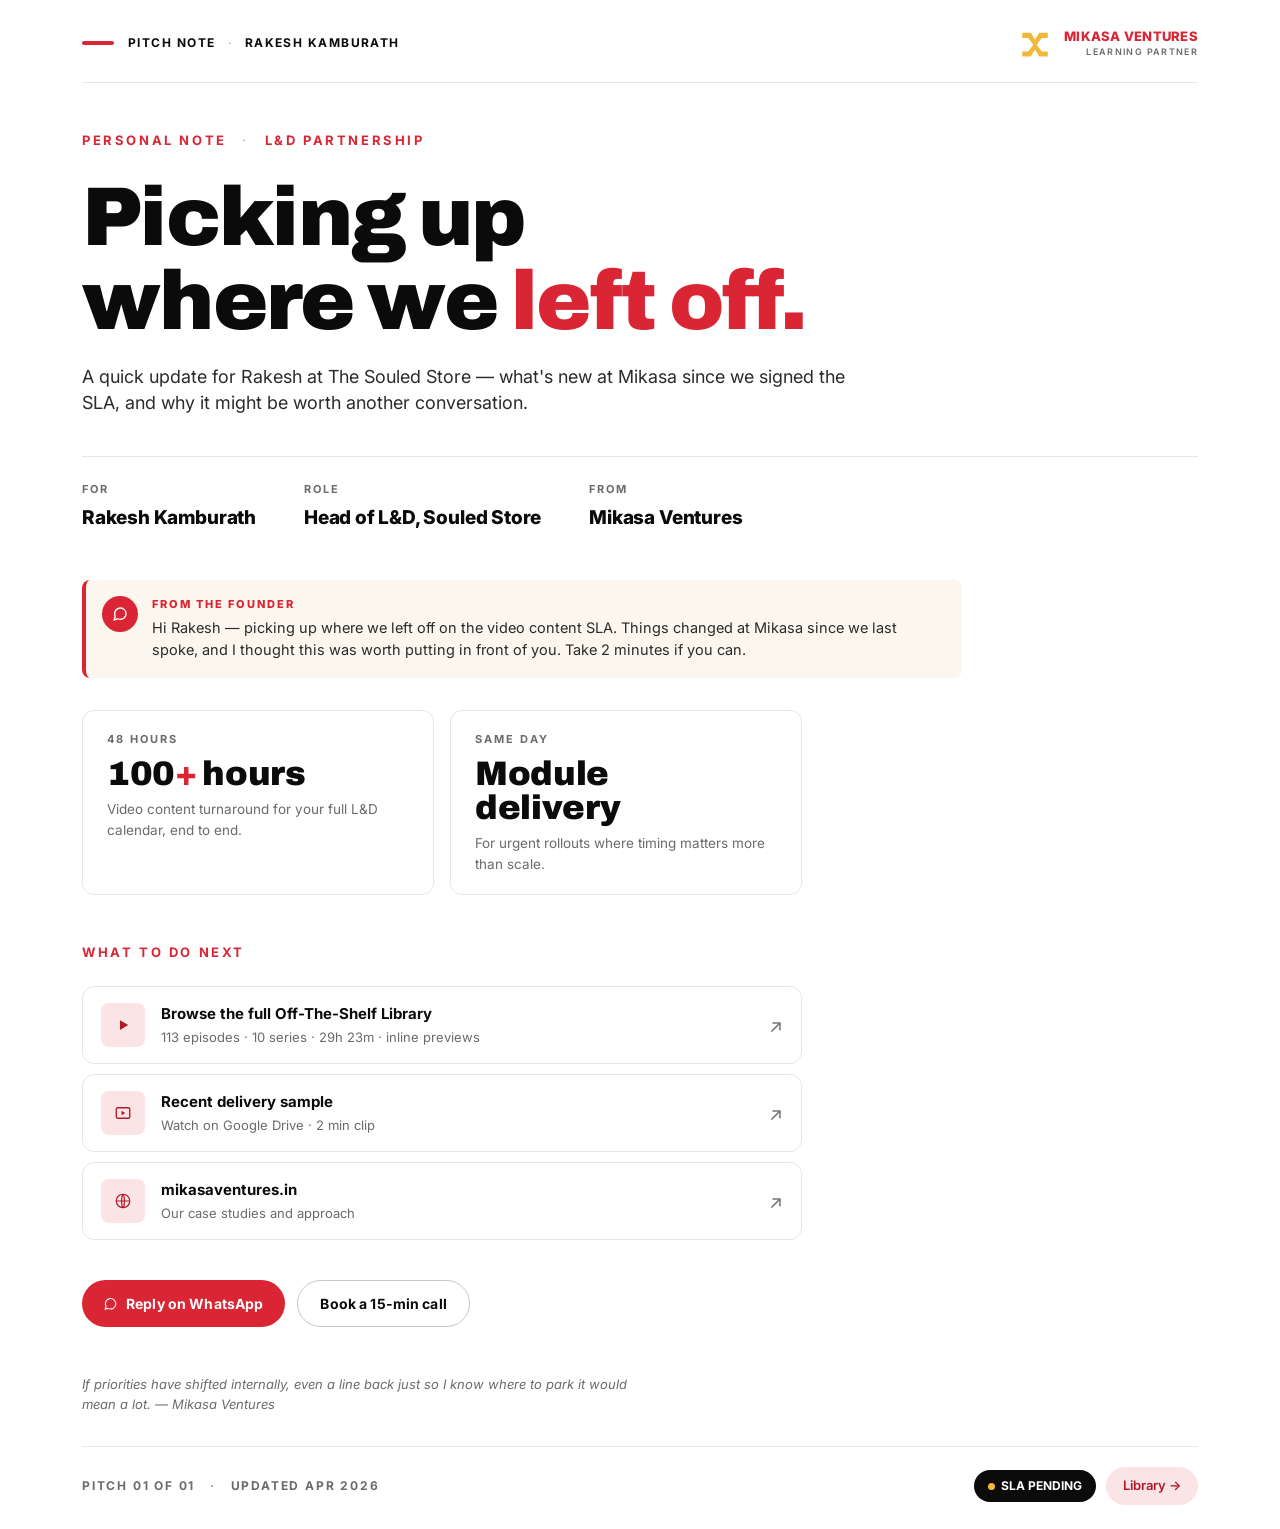
==== index.html @ eb08cdf3 "Add files via upload" ====
<!DOCTYPE html>
<html lang="en">
<head>
<meta charset="UTF-8">
<meta name="viewport" content="width=device-width, initial-scale=1.0">
<title>Mikasa Ventures — For Rakesh Kamburath</title>
<link rel="preconnect" href="https://fonts.googleapis.com">
<link rel="preconnect" href="https://fonts.gstatic.com" crossorigin>
<link href="https://fonts.googleapis.com/css2?family=Archivo:wght@500;700;800;900&family=Inter:wght@400;500;600;700;800&display=swap" rel="stylesheet">
<link rel="stylesheet" href="mikasa.css">
<style>
.link-row {
  display: flex;
  align-items: center;
  gap: 16px;
  padding: 16px 18px;
  background: var(--surface);
  border: 1px solid var(--border);
  border-radius: var(--radius-lg);
  text-decoration: none;
  color: inherit;
  transition: all 0.15s ease;
}
.link-row:hover {
  border-color: var(--accent);
  background: #FEFAFB;
}
.link-icon {
  width: 44px;
  height: 44px;
  border-radius: var(--radius-md);
  background: var(--accent-soft);
  color: var(--accent-deep);
  display: flex;
  align-items: center;
  justify-content: center;
  flex-shrink: 0;
}
.link-body { flex: 1; min-width: 0; }
.link-title { font-size: 15px; font-weight: 700; color: var(--text); margin-bottom: 2px; }
.link-sub { font-size: 13px; color: var(--text-muted); }
.link-arrow { color: var(--text-muted); font-size: 18px; }
.link-row:hover .link-arrow { color: var(--accent); }
.kpi-grid { display: grid; grid-template-columns: repeat(2, minmax(0, 1fr)); gap: 1rem; margin-bottom: 3rem; max-width: 720px; }
.kpi-lbl { font-size: 11px; font-weight: 700; letter-spacing: 0.18em; text-transform: uppercase; color: var(--text-muted); margin-bottom: 10px; }
.kpi-val { font-family: var(--font-display); font-weight: 900; font-size: 34px; line-height: 1; margin-bottom: 8px; letter-spacing: -0.01em; }
.kpi-val .accent { color: var(--accent); }
.kpi-desc { font-size: 13.5px; color: var(--text-muted); line-height: 1.5; }
</style>
</head>
<body>

<div class="page-shell">

  <header class="topbar">
    <div class="topbar-left">
      <div class="mark"></div>
      <div class="topbar-crumb">PITCH NOTE <span class="sep">·</span> RAKESH KAMBURATH</div>
    </div>
    <div class="brand-block">
      <div class="brand-logo">
        <svg width="34" height="34" viewBox="0 0 40 40" xmlns="http://www.w3.org/2000/svg">
          <path d="M5 8 L15 8 L20 16 L25 8 L35 8 L35 14 L28 14 L22 22 L28 30 L35 30 L35 36 L25 36 L20 28 L15 36 L5 36 L5 30 L12 30 L18 22 L12 14 L5 14 Z" fill="#F2B83A"/>
        </svg>
      </div>
      <div class="brand-names">
        <div class="name">MIKASA VENTURES</div>
        <div class="tag">LEARNING PARTNER</div>
      </div>
    </div>
  </header>

  <main>
    <div class="eyebrow">PERSONAL NOTE <span class="sep">·</span> L&amp;D PARTNERSHIP</div>

    <h1 class="display-hero">Picking up<br>where we <span class="accent">left off.</span></h1>

    <p class="lede">A quick update for Rakesh at The Souled Store — what's new at Mikasa since we signed the SLA, and why it might be worth another conversation.</p>

    <div class="meta-divider"></div>
    <div class="meta-row">
      <div class="meta-item">
        <div class="lbl">FOR</div>
        <div class="val">Rakesh Kamburath</div>
      </div>
      <div class="meta-item">
        <div class="lbl">ROLE</div>
        <div class="val">Head of L&amp;D, Souled Store</div>
      </div>
      <div class="meta-item">
        <div class="lbl">FROM</div>
        <div class="val">Mikasa Ventures</div>
      </div>
    </div>

    <div class="narrator">
      <div class="narrator-icon">
        <svg width="16" height="16" viewBox="0 0 24 24" fill="none" xmlns="http://www.w3.org/2000/svg">
          <path d="M21 11.5a8.38 8.38 0 0 1-.9 3.8 8.5 8.5 0 0 1-7.6 4.7 8.38 8.38 0 0 1-3.8-.9L3 21l1.9-5.7a8.38 8.38 0 0 1-.9-3.8 8.5 8.5 0 0 1 4.7-7.6 8.38 8.38 0 0 1 3.8-.9h.5a8.48 8.48 0 0 1 8 8v.5z" stroke="#FFF" stroke-width="2" stroke-linecap="round" stroke-linejoin="round"/>
        </svg>
      </div>
      <div class="narrator-body">
        <div class="narrator-label">FROM THE FOUNDER</div>
        <div class="narrator-text">Hi Rakesh — picking up where we left off on the video content SLA. Things changed at Mikasa since we last spoke, and I thought this was worth putting in front of you. Take 2 minutes if you can.</div>
      </div>
    </div>

    <div class="kpi-grid">
      <div class="card">
        <div class="kpi-lbl">48 HOURS</div>
        <div class="kpi-val">100<span class="accent">+</span> hours</div>
        <div class="kpi-desc">Video content turnaround for your full L&amp;D calendar, end to end.</div>
      </div>
      <div class="card">
        <div class="kpi-lbl">SAME DAY</div>
        <div class="kpi-val">Module<br>delivery</div>
        <div class="kpi-desc">For urgent rollouts where timing matters more than scale.</div>
      </div>
    </div>

    <div class="eyebrow" style="margin-top: 0;">WHAT TO DO NEXT</div>

    <div style="display: flex; flex-direction: column; gap: 10px; max-width: 720px; margin-bottom: 2.5rem;">
      <a href="library.html" class="link-row">
        <div class="link-icon">
          <svg width="18" height="18" viewBox="0 0 24 24" fill="none"><path d="M8 5.5V18.5L19 12L8 5.5Z" fill="currentColor"/></svg>
        </div>
        <div class="link-body">
          <div class="link-title">Browse the full Off-The-Shelf Library</div>
          <div class="link-sub">113 episodes · 10 series · 29h 23m · inline previews</div>
        </div>
        <span class="link-arrow">↗</span>
      </a>
      <a href="https://drive.google.com/file/d/14BCHo8vKSXkZbtOMhmC0VXjTzbD6I95q/view?usp=sharing" target="_blank" rel="noopener" class="link-row">
        <div class="link-icon">
          <svg width="18" height="18" viewBox="0 0 24 24" fill="none"><rect x="3" y="5" width="18" height="14" rx="2" stroke="currentColor" stroke-width="1.8"/><path d="M10 9L15 12L10 15V9Z" fill="currentColor"/></svg>
        </div>
        <div class="link-body">
          <div class="link-title">Recent delivery sample</div>
          <div class="link-sub">Watch on Google Drive · 2 min clip</div>
        </div>
        <span class="link-arrow">↗</span>
      </a>
      <a href="https://www.mikasaventures.in" target="_blank" rel="noopener" class="link-row">
        <div class="link-icon">
          <svg width="18" height="18" viewBox="0 0 24 24" fill="none"><circle cx="12" cy="12" r="9" stroke="currentColor" stroke-width="1.6"/><path d="M3 12H21M12 3C14.5 6 14.5 18 12 21M12 3C9.5 6 9.5 18 12 21" stroke="currentColor" stroke-width="1.6"/></svg>
        </div>
        <div class="link-body">
          <div class="link-title">mikasaventures.in</div>
          <div class="link-sub">Our case studies and approach</div>
        </div>
        <span class="link-arrow">↗</span>
      </a>
    </div>

    <div style="display: flex; gap: 12px; flex-wrap: wrap; margin-bottom: 3rem;">
      <a href="https://wa.me/919833362723?text=Hi%20Mikasa%20Ventures%2C%20I%27d%20like%20to%20reconnect%20on%20our%20L%26D%20discussion." class="btn btn-primary">
        <svg width="14" height="14" viewBox="0 0 24 24" fill="none"><path d="M2 21L3.5 16A9 9 0 1 1 7 19.5L2 21Z" stroke="currentColor" stroke-width="1.8" stroke-linejoin="round"/></svg>
        Reply on WhatsApp
      </a>
      <a href="https://calendar.app.google/" class="btn btn-ghost">Book a 15-min call</a>
    </div>

    <p style="font-size: 13px; color: var(--text-muted); font-style: italic; max-width: 560px; margin: 0 0 2rem;">If priorities have shifted internally, even a line back just so I know where to park it would mean a lot. — Mikasa Ventures</p>

  </main>

  <footer class="statusbar">
    <div class="statusbar-left">PITCH 01 OF 01 <span style="margin: 0 10px; color: var(--text-dim);">·</span> UPDATED APR 2026</div>
    <div class="statusbar-right">
      <div class="pts-chip"><span class="dot"></span> SLA PENDING</div>
      <a href="library.html" class="nav-btn primary">Library →</a>
    </div>
  </footer>

</div>

</body>
</html>
---- mikasa.css ----
:root {
  --bg: #FFFFFF;
  --bg-muted: #FAFAF8;
  --bg-cream: #FBF6EE;
  --surface: #FFFFFF;
  --text: #0B0B0B;
  --text-2: #2B2B2B;
  --text-muted: #6B6B6B;
  --text-dim: #999999;
  --accent: #D92534;
  --accent-deep: #B01A28;
  --accent-soft: #FBE4E6;
  --amber: #F2B83A;
  --amber-deep: #B8851A;
  --border: #E8E6E1;
  --border-strong: #C9C7C1;
  --radius-sm: 4px;
  --radius-md: 8px;
  --radius-lg: 12px;
  --radius-pill: 999px;
  --font-sans: "Inter", -apple-system, BlinkMacSystemFont, "Segoe UI", system-ui, sans-serif;
  --font-display: "Archivo", "Inter", -apple-system, sans-serif;
  --font-mono: "JetBrains Mono", ui-monospace, monospace;
  --max-w: 1180px;
}

* { box-sizing: border-box; }
html, body {
  margin: 0;
  padding: 0;
  background: var(--bg);
  color: var(--text);
  font-family: var(--font-sans);
  -webkit-font-smoothing: antialiased;
  -moz-osx-font-smoothing: grayscale;
  line-height: 1.5;
}

.page-shell {
  max-width: var(--max-w);
  margin: 0 auto;
  padding: 0 2rem;
  min-height: 100vh;
  display: flex;
  flex-direction: column;
}

.topbar {
  display: flex;
  align-items: center;
  justify-content: space-between;
  padding: 1.5rem 0 1.25rem;
  border-bottom: 1px solid var(--border);
}
.topbar-left {
  display: flex;
  align-items: center;
  gap: 14px;
}
.topbar-left .mark {
  width: 32px;
  height: 4px;
  background: var(--accent);
  border-radius: 2px;
}
.topbar-crumb {
  font-size: 12px;
  font-weight: 700;
  letter-spacing: 0.12em;
  text-transform: uppercase;
  color: var(--text);
}
.topbar-crumb .sep { color: var(--text-dim); margin: 0 8px; font-weight: 400; }
.brand-block {
  display: flex;
  align-items: center;
  gap: 10px;
}
.brand-logo {
  width: 38px;
  height: 38px;
  display: flex;
  align-items: center;
  justify-content: center;
}
.brand-names {
  font-size: 13px;
  line-height: 1.1;
  text-align: right;
}
.brand-names .name {
  font-weight: 800;
  letter-spacing: 0.02em;
  color: var(--accent);
}
.brand-names .tag {
  font-size: 9px;
  letter-spacing: 0.15em;
  text-transform: uppercase;
  color: var(--text-muted);
  margin-top: 3px;
  font-weight: 600;
}

.eyebrow {
  font-size: 13px;
  font-weight: 700;
  letter-spacing: 0.2em;
  text-transform: uppercase;
  color: var(--accent);
  margin: 3rem 0 1.5rem;
}
.eyebrow .sep { color: var(--text-dim); margin: 0 10px; font-weight: 400; }

.display-hero {
  font-family: var(--font-display);
  font-weight: 900;
  font-size: clamp(40px, 6.5vw, 84px);
  line-height: 1.02;
  letter-spacing: -0.02em;
  margin: 0 0 1.25rem;
  color: var(--text);
}
.display-hero .accent { color: var(--accent); }

.lede {
  font-size: 18px;
  line-height: 1.45;
  color: var(--text-2);
  max-width: 780px;
  margin: 0 0 2.5rem;
}

.meta-divider {
  border-top: 1px solid var(--border);
  margin: 0 0 1.5rem;
}
.meta-row {
  display: flex;
  flex-wrap: wrap;
  gap: 3rem;
  margin-bottom: 3rem;
}
.meta-item .lbl {
  font-size: 11px;
  font-weight: 700;
  letter-spacing: 0.18em;
  text-transform: uppercase;
  color: var(--text-muted);
  margin-bottom: 6px;
}
.meta-item .val {
  font-size: 19px;
  font-weight: 800;
  color: var(--text);
  letter-spacing: -0.01em;
}

.narrator {
  background: var(--bg-cream);
  border-radius: var(--radius-md);
  border-left: 4px solid var(--accent);
  padding: 1rem 1.25rem 1rem 1rem;
  display: flex;
  gap: 14px;
  align-items: flex-start;
  margin: 0 0 2rem;
  max-width: 880px;
}
.narrator-icon {
  width: 36px;
  height: 36px;
  border-radius: 50%;
  background: var(--accent);
  color: #FFF;
  flex-shrink: 0;
  display: flex;
  align-items: center;
  justify-content: center;
}
.narrator-body {
  flex: 1;
  min-width: 0;
}
.narrator-label {
  font-size: 11px;
  font-weight: 800;
  letter-spacing: 0.18em;
  text-transform: uppercase;
  color: var(--accent);
  margin-bottom: 4px;
}
.narrator-text {
  font-size: 14.5px;
  line-height: 1.55;
  color: var(--text-2);
}

.statusbar {
  margin-top: auto;
  padding: 1.25rem 0 1.5rem;
  border-top: 1px solid var(--border);
  display: flex;
  align-items: center;
  justify-content: space-between;
  gap: 1rem;
}
.statusbar-left {
  font-size: 12px;
  font-weight: 700;
  letter-spacing: 0.15em;
  text-transform: uppercase;
  color: var(--text-muted);
}
.statusbar-right {
  display: flex;
  align-items: center;
  gap: 10px;
}
.pts-chip {
  display: inline-flex;
  align-items: center;
  gap: 6px;
  background: #0B0B0B;
  color: #FFF;
  padding: 7px 14px;
  border-radius: var(--radius-pill);
  font-size: 12px;
  font-weight: 700;
}
.pts-chip .dot {
  width: 7px;
  height: 7px;
  border-radius: 50%;
  background: var(--amber);
}
.nav-btn {
  display: inline-flex;
  align-items: center;
  gap: 6px;
  padding: 8px 16px;
  border-radius: var(--radius-pill);
  font-size: 13px;
  font-weight: 600;
  border: 1px solid var(--border-strong);
  background: transparent;
  color: var(--text);
  cursor: pointer;
  text-decoration: none;
  font-family: inherit;
  transition: all 0.15s ease;
}
.nav-btn:hover { background: var(--bg-muted); }
.nav-btn.primary {
  background: var(--accent-soft);
  border-color: var(--accent-soft);
  color: var(--accent-deep);
}
.nav-btn.primary:hover { background: #F8D0D4; }
.nav-btn.disabled {
  opacity: 0.5;
  pointer-events: none;
}

.card {
  background: var(--surface);
  border: 1px solid var(--border);
  border-radius: var(--radius-lg);
  padding: 1.25rem 1.5rem;
}
.card-soft {
  background: var(--bg-muted);
  border-radius: var(--radius-lg);
  padding: 1.25rem 1.5rem;
}

.btn {
  display: inline-flex;
  align-items: center;
  justify-content: center;
  gap: 8px;
  padding: 12px 22px;
  border-radius: var(--radius-pill);
  font-size: 14px;
  font-weight: 700;
  text-decoration: none;
  border: none;
  cursor: pointer;
  font-family: inherit;
  letter-spacing: 0.01em;
  transition: all 0.15s ease;
}
.btn-primary {
  background: var(--accent);
  color: #FFF;
}
.btn-primary:hover { background: var(--accent-deep); }
.btn-ghost {
  background: transparent;
  color: var(--text);
  border: 1px solid var(--border-strong);
}
.btn-ghost:hover { background: var(--bg-muted); }
.btn-dark {
  background: #0B0B0B;
  color: #FFF;
}
.btn-dark:hover { background: #2B2B2B; }

@media (max-width: 720px) {
  .page-shell { padding: 0 1rem; }
  .display-hero { font-size: 42px; }
  .meta-row { gap: 1.5rem; }
}
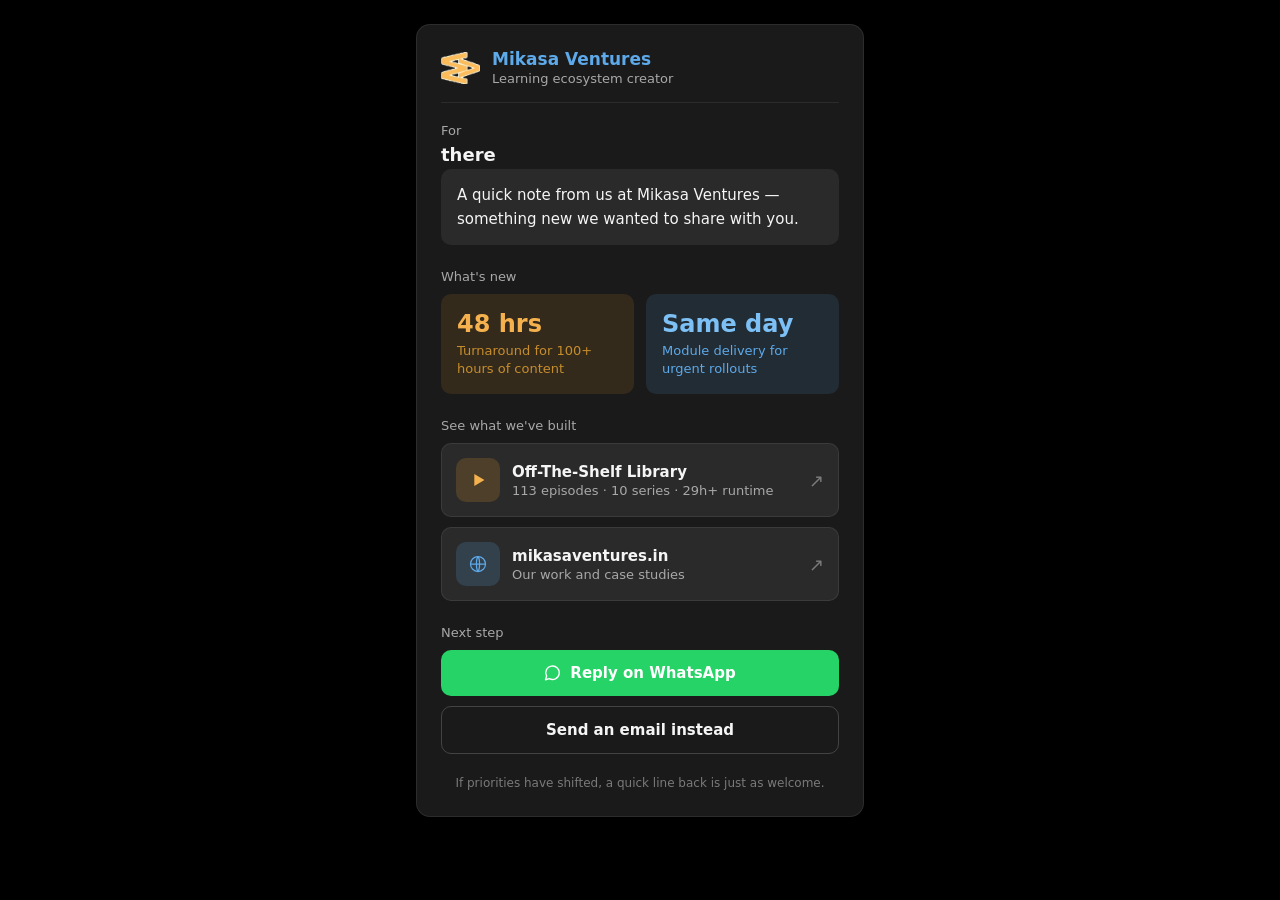
==== commit 843c1ff6: "Add files via upload" ====
--- a/index.html
+++ b/index.html
@@ -3,177 +3,274 @@
 <head>
 <meta charset="UTF-8">
 <meta name="viewport" content="width=device-width, initial-scale=1.0">
-<title>Mikasa Ventures — For Rakesh Kamburath</title>
-<link rel="preconnect" href="https://fonts.googleapis.com">
-<link rel="preconnect" href="https://fonts.gstatic.com" crossorigin>
-<link href="https://fonts.googleapis.com/css2?family=Archivo:wght@500;700;800;900&family=Inter:wght@400;500;600;700;800&display=swap" rel="stylesheet">
-<link rel="stylesheet" href="mikasa.css">
+<title>Mikasa Ventures — A note for you</title>
+<meta property="og:title" content="A note from Mikasa Ventures">
+<meta property="og:description" content="Same-day module delivery, 100+ hours in 48 hours.">
 <style>
-.link-row {
-  display: flex;
-  align-items: center;
-  gap: 16px;
-  padding: 16px 18px;
-  background: var(--surface);
-  border: 1px solid var(--border);
-  border-radius: var(--radius-lg);
-  text-decoration: none;
-  color: inherit;
-  transition: all 0.15s ease;
-}
-.link-row:hover {
-  border-color: var(--accent);
-  background: #FEFAFB;
-}
-.link-icon {
-  width: 44px;
-  height: 44px;
-  border-radius: var(--radius-md);
-  background: var(--accent-soft);
-  color: var(--accent-deep);
-  display: flex;
-  align-items: center;
-  justify-content: center;
-  flex-shrink: 0;
-}
-.link-body { flex: 1; min-width: 0; }
-.link-title { font-size: 15px; font-weight: 700; color: var(--text); margin-bottom: 2px; }
-.link-sub { font-size: 13px; color: var(--text-muted); }
-.link-arrow { color: var(--text-muted); font-size: 18px; }
-.link-row:hover .link-arrow { color: var(--accent); }
-.kpi-grid { display: grid; grid-template-columns: repeat(2, minmax(0, 1fr)); gap: 1rem; margin-bottom: 3rem; max-width: 720px; }
-.kpi-lbl { font-size: 11px; font-weight: 700; letter-spacing: 0.18em; text-transform: uppercase; color: var(--text-muted); margin-bottom: 10px; }
-.kpi-val { font-family: var(--font-display); font-weight: 900; font-size: 34px; line-height: 1; margin-bottom: 8px; letter-spacing: -0.01em; }
-.kpi-val .accent { color: var(--accent); }
-.kpi-desc { font-size: 13.5px; color: var(--text-muted); line-height: 1.5; }
+  :root {
+    --bg-panel: #1A1A1A;
+    --bg-row: #2A2A2A;
+    --text: #F5F5F5;
+    --text-muted: #A8A8A8;
+    --text-dim: #7A7A7A;
+    --brand-blue: #5DA9E9;
+    --brand-orange: #EF9F27;
+    --wa-green: #25D366;
+    --wa-green-hover: #1DA851;
+    --amber-bg: rgba(239, 159, 39, 0.12);
+    --amber-text: #F4B14E;
+    --amber-text-dim: #C68D2D;
+    --blue-bg: rgba(93, 169, 233, 0.12);
+    --blue-text: #7CC0F5;
+    --blue-text-dim: #5DA9E9;
+    --border: rgba(255, 255, 255, 0.08);
+    --border-strong: rgba(255, 255, 255, 0.18);
+    --radius-sm: 6px;
+    --radius-md: 10px;
+    --radius-lg: 14px;
+    --font-sans: -apple-system, BlinkMacSystemFont, "Segoe UI", system-ui, sans-serif;
+  }
+  * { box-sizing: border-box; }
+  html, body {
+    margin: 0; padding: 0;
+    background: #000;
+    font-family: var(--font-sans);
+    color: var(--text);
+    -webkit-font-smoothing: antialiased;
+  }
+  .page { max-width: 480px; margin: 0 auto; padding: 1.5rem 1rem 3rem; }
+  .card {
+    background: var(--bg-panel);
+    border-radius: var(--radius-lg);
+    border: 1px solid var(--border);
+    padding: 1.5rem;
+  }
+  .header {
+    display: flex; align-items: center; gap: 12px;
+    margin-bottom: 1.25rem; padding-bottom: 1rem;
+    border-bottom: 1px solid var(--border);
+  }
+  .brand-name { font-weight: 600; font-size: 17px; margin: 0; color: var(--brand-blue); }
+  .brand-tag { font-size: 13px; color: var(--text-muted); margin: 2px 0 0; }
+  .label { font-size: 13px; color: var(--text-muted); margin: 0 0 6px; }
+  .label-section { font-size: 13px; color: var(--text-muted); margin: 0 0 10px; }
+  .recipient-name { font-size: 18px; font-weight: 600; margin: 0 0 4px; }
+  .recipient-role { font-size: 14px; color: var(--text-muted); margin: 0 0 1.5rem; }
+  .intro {
+    background: var(--bg-row);
+    border-radius: var(--radius-md);
+    padding: 14px 16px;
+    margin-bottom: 1.5rem;
+  }
+  .intro p { font-size: 15px; line-height: 1.6; margin: 0; }
+  .stats-grid {
+    display: grid;
+    grid-template-columns: repeat(2, minmax(0, 1fr));
+    gap: 12px;
+    margin-bottom: 1.5rem;
+  }
+  .stat { border-radius: var(--radius-md); padding: 16px; }
+  .stat-amber { background: var(--amber-bg); }
+  .stat-blue { background: var(--blue-bg); }
+  .stat-value { font-size: 24px; font-weight: 700; margin: 0 0 4px; }
+  .stat-desc { font-size: 13px; margin: 0; line-height: 1.4; }
+  .stat-amber .stat-value { color: var(--amber-text); }
+  .stat-amber .stat-desc { color: var(--amber-text-dim); }
+  .stat-blue .stat-value { color: var(--blue-text); }
+  .stat-blue .stat-desc { color: var(--blue-text-dim); }
+  .link-row {
+    display: flex; align-items: center; gap: 12px;
+    background: var(--bg-row);
+    border: 1px solid var(--border);
+    border-radius: var(--radius-md);
+    padding: 14px;
+    text-decoration: none;
+    color: inherit;
+    margin-bottom: 10px;
+    transition: border-color 0.15s ease;
+  }
+  .link-row:hover { border-color: var(--border-strong); }
+  .link-icon {
+    width: 44px; height: 44px;
+    border-radius: var(--radius-md);
+    display: flex; align-items: center; justify-content: center;
+    flex-shrink: 0;
+  }
+  .link-icon-amber { background: rgba(239, 159, 39, 0.18); }
+  .link-icon-blue { background: rgba(93, 169, 233, 0.18); }
+  .link-text { flex: 1; min-width: 0; }
+  .link-title { font-size: 15px; font-weight: 600; margin: 0 0 2px; }
+  .link-sub {
+    font-size: 13px; color: var(--text-muted); margin: 0;
+    overflow: hidden; text-overflow: ellipsis; white-space: nowrap;
+  }
+  .arrow { color: var(--text-dim); font-size: 18px; }
+  .spacer { margin-bottom: 1.5rem; }
+  .cta-primary {
+    display: flex; align-items: center; justify-content: center; gap: 8px;
+    background: var(--wa-green); color: #FFF;
+    padding: 14px;
+    border-radius: var(--radius-md);
+    text-decoration: none;
+    font-size: 15px; font-weight: 600;
+    margin-bottom: 10px;
+  }
+  .cta-primary:hover { background: var(--wa-green-hover); }
+  .cta-secondary {
+    display: block;
+    background: transparent; color: var(--text);
+    text-align: center;
+    padding: 14px;
+    border-radius: var(--radius-md);
+    text-decoration: none;
+    font-size: 15px; font-weight: 600;
+    border: 1px solid var(--border-strong);
+  }
+  .cta-secondary:hover { background: var(--bg-row); }
+  .footer-note {
+    font-size: 12px; color: var(--text-dim);
+    margin: 1.25rem 0 0;
+    text-align: center;
+    line-height: 1.5;
+  }
 </style>
 </head>
 <body>
 
-<div class="page-shell">
-
-  <header class="topbar">
-    <div class="topbar-left">
-      <div class="mark"></div>
-      <div class="topbar-crumb">PITCH NOTE <span class="sep">·</span> RAKESH KAMBURATH</div>
+<main class="page">
+  <div class="card">
+
+    <div class="header">
+      <img src="[data-uri]" alt="Mikasa Ventures" width="39" height="32" style="flex-shrink: 0;">
+      <div>
+        <p class="brand-name">Mikasa Ventures</p>
+        <p class="brand-tag">Learning ecosystem creator</p>
+      </div>
     </div>
-    <div class="brand-block">
-      <div class="brand-logo">
-        <svg width="34" height="34" viewBox="0 0 40 40" xmlns="http://www.w3.org/2000/svg">
-          <path d="M5 8 L15 8 L20 16 L25 8 L35 8 L35 14 L28 14 L22 22 L28 30 L35 30 L35 36 L25 36 L20 28 L15 36 L5 36 L5 30 L12 30 L18 22 L12 14 L5 14 Z" fill="#F2B83A"/>
+
+    <p class="label">For</p>
+    <p class="recipient-name" id="recipientName">there</p>
+    <p class="recipient-role" id="recipientRole" style="display: none;"></p>
+
+    <div class="intro">
+      <p id="introText">A quick note from us at Mikasa Ventures — something new we wanted to share with you.</p>
+    </div>
+
+    <p class="label-section">What's new</p>
+
+    <div class="stats-grid">
+      <div class="stat stat-amber">
+        <p class="stat-value">48 hrs</p>
+        <p class="stat-desc">Turnaround for 100+ hours of content</p>
+      </div>
+      <div class="stat stat-blue">
+        <p class="stat-value">Same day</p>
+        <p class="stat-desc">Module delivery for urgent rollouts</p>
+      </div>
+    </div>
+
+    <p class="label-section">See what we've built</p>
+
+    <a class="link-row" id="libraryLink" href="https://sales.mikasaventures.in/library.html" target="_blank" rel="noopener">
+      <div class="link-icon link-icon-amber">
+        <svg width="22" height="22" viewBox="0 0 24 24" fill="none" xmlns="http://www.w3.org/2000/svg">
+          <path d="M8 5.5V18.5L19 12L8 5.5Z" fill="#F4B14E"/>
         </svg>
       </div>
-      <div class="brand-names">
-        <div class="name">MIKASA VENTURES</div>
-        <div class="tag">LEARNING PARTNER</div>
-      </div>
-    </div>
-  </header>
-
-  <main>
-    <div class="eyebrow">PERSONAL NOTE <span class="sep">·</span> L&amp;D PARTNERSHIP</div>
-
-    <h1 class="display-hero">Picking up<br>where we <span class="accent">left off.</span></h1>
-
-    <p class="lede">A quick update for Rakesh at The Souled Store — what's new at Mikasa since we signed the SLA, and why it might be worth another conversation.</p>
-
-    <div class="meta-divider"></div>
-    <div class="meta-row">
-      <div class="meta-item">
-        <div class="lbl">FOR</div>
-        <div class="val">Rakesh Kamburath</div>
-      </div>
-      <div class="meta-item">
-        <div class="lbl">ROLE</div>
-        <div class="val">Head of L&amp;D, Souled Store</div>
-      </div>
-      <div class="meta-item">
-        <div class="lbl">FROM</div>
-        <div class="val">Mikasa Ventures</div>
-      </div>
-    </div>
-
-    <div class="narrator">
-      <div class="narrator-icon">
-        <svg width="16" height="16" viewBox="0 0 24 24" fill="none" xmlns="http://www.w3.org/2000/svg">
-          <path d="M21 11.5a8.38 8.38 0 0 1-.9 3.8 8.5 8.5 0 0 1-7.6 4.7 8.38 8.38 0 0 1-3.8-.9L3 21l1.9-5.7a8.38 8.38 0 0 1-.9-3.8 8.5 8.5 0 0 1 4.7-7.6 8.38 8.38 0 0 1 3.8-.9h.5a8.48 8.48 0 0 1 8 8v.5z" stroke="#FFF" stroke-width="2" stroke-linecap="round" stroke-linejoin="round"/>
+      <div class="link-text">
+        <p class="link-title">Off-The-Shelf Library</p>
+        <p class="link-sub">113 episodes · 10 series · 29h+ runtime</p>
+      </div>
+      <span class="arrow">↗</span>
+    </a>
+
+    <a class="link-row" href="https://www.mikasaventures.in" target="_blank" rel="noopener">
+      <div class="link-icon link-icon-blue">
+        <svg width="20" height="20" viewBox="0 0 24 24" fill="none" xmlns="http://www.w3.org/2000/svg">
+          <circle cx="12" cy="12" r="9" stroke="#5DA9E9" stroke-width="1.5"/>
+          <path d="M3 12H21M12 3C14.5 6 14.5 18 12 21M12 3C9.5 6 9.5 18 12 21" stroke="#5DA9E9" stroke-width="1.5"/>
         </svg>
       </div>
-      <div class="narrator-body">
-        <div class="narrator-label">FROM THE FOUNDER</div>
-        <div class="narrator-text">Hi Rakesh — picking up where we left off on the video content SLA. Things changed at Mikasa since we last spoke, and I thought this was worth putting in front of you. Take 2 minutes if you can.</div>
-      </div>
-    </div>
-
-    <div class="kpi-grid">
-      <div class="card">
-        <div class="kpi-lbl">48 HOURS</div>
-        <div class="kpi-val">100<span class="accent">+</span> hours</div>
-        <div class="kpi-desc">Video content turnaround for your full L&amp;D calendar, end to end.</div>
-      </div>
-      <div class="card">
-        <div class="kpi-lbl">SAME DAY</div>
-        <div class="kpi-val">Module<br>delivery</div>
-        <div class="kpi-desc">For urgent rollouts where timing matters more than scale.</div>
-      </div>
-    </div>
-
-    <div class="eyebrow" style="margin-top: 0;">WHAT TO DO NEXT</div>
-
-    <div style="display: flex; flex-direction: column; gap: 10px; max-width: 720px; margin-bottom: 2.5rem;">
-      <a href="library.html" class="link-row">
-        <div class="link-icon">
-          <svg width="18" height="18" viewBox="0 0 24 24" fill="none"><path d="M8 5.5V18.5L19 12L8 5.5Z" fill="currentColor"/></svg>
-        </div>
-        <div class="link-body">
-          <div class="link-title">Browse the full Off-The-Shelf Library</div>
-          <div class="link-sub">113 episodes · 10 series · 29h 23m · inline previews</div>
-        </div>
-        <span class="link-arrow">↗</span>
-      </a>
-      <a href="https://drive.google.com/file/d/14BCHo8vKSXkZbtOMhmC0VXjTzbD6I95q/view?usp=sharing" target="_blank" rel="noopener" class="link-row">
-        <div class="link-icon">
-          <svg width="18" height="18" viewBox="0 0 24 24" fill="none"><rect x="3" y="5" width="18" height="14" rx="2" stroke="currentColor" stroke-width="1.8"/><path d="M10 9L15 12L10 15V9Z" fill="currentColor"/></svg>
-        </div>
-        <div class="link-body">
-          <div class="link-title">Recent delivery sample</div>
-          <div class="link-sub">Watch on Google Drive · 2 min clip</div>
-        </div>
-        <span class="link-arrow">↗</span>
-      </a>
-      <a href="https://www.mikasaventures.in" target="_blank" rel="noopener" class="link-row">
-        <div class="link-icon">
-          <svg width="18" height="18" viewBox="0 0 24 24" fill="none"><circle cx="12" cy="12" r="9" stroke="currentColor" stroke-width="1.6"/><path d="M3 12H21M12 3C14.5 6 14.5 18 12 21M12 3C9.5 6 9.5 18 12 21" stroke="currentColor" stroke-width="1.6"/></svg>
-        </div>
-        <div class="link-body">
-          <div class="link-title">mikasaventures.in</div>
-          <div class="link-sub">Our case studies and approach</div>
-        </div>
-        <span class="link-arrow">↗</span>
-      </a>
-    </div>
-
-    <div style="display: flex; gap: 12px; flex-wrap: wrap; margin-bottom: 3rem;">
-      <a href="https://wa.me/919833362723?text=Hi%20Mikasa%20Ventures%2C%20I%27d%20like%20to%20reconnect%20on%20our%20L%26D%20discussion." class="btn btn-primary">
-        <svg width="14" height="14" viewBox="0 0 24 24" fill="none"><path d="M2 21L3.5 16A9 9 0 1 1 7 19.5L2 21Z" stroke="currentColor" stroke-width="1.8" stroke-linejoin="round"/></svg>
-        Reply on WhatsApp
-      </a>
-      <a href="https://calendar.app.google/" class="btn btn-ghost">Book a 15-min call</a>
-    </div>
-
-    <p style="font-size: 13px; color: var(--text-muted); font-style: italic; max-width: 560px; margin: 0 0 2rem;">If priorities have shifted internally, even a line back just so I know where to park it would mean a lot. — Mikasa Ventures</p>
-
-  </main>
-
-  <footer class="statusbar">
-    <div class="statusbar-left">PITCH 01 OF 01 <span style="margin: 0 10px; color: var(--text-dim);">·</span> UPDATED APR 2026</div>
-    <div class="statusbar-right">
-      <div class="pts-chip"><span class="dot"></span> SLA PENDING</div>
-      <a href="library.html" class="nav-btn primary">Library →</a>
-    </div>
-  </footer>
-
-</div>
+      <div class="link-text">
+        <p class="link-title">mikasaventures.in</p>
+        <p class="link-sub">Our work and case studies</p>
+      </div>
+      <span class="arrow">↗</span>
+    </a>
+
+    <div class="spacer"></div>
+
+    <p class="label-section">Next step</p>
+
+    <a class="cta-primary" id="whatsappCta" href="https://wa.me/919833362723">
+      <svg width="18" height="18" viewBox="0 0 24 24" fill="none" xmlns="http://www.w3.org/2000/svg">
+        <path d="M2 21L3.5 16A9 9 0 1 1 7 19.5L2 21Z" stroke="white" stroke-width="1.8" stroke-linejoin="round"/>
+      </svg>
+      Reply on WhatsApp
+    </a>
+
+    <a class="cta-secondary" href="mailto:hello@mikasaventures.in">Send an email instead</a>
+
+    <p class="footer-note">If priorities have shifted, a quick line back is just as welcome.</p>
+
+  </div>
+</main>
+
+<script>
+const params = new URLSearchParams(window.location.search);
+
+const name = params.get("name");
+const role = params.get("role");
+const company = params.get("company");
+const context = params.get("context");
+const sender = params.get("sender");
+const senderPhone = (params.get("phone") || "919833362723").replace(/\D/g, "");
+
+if (name) {
+  document.getElementById("recipientName").textContent = name;
+  document.title = `Mikasa Ventures — A note for ${name}`;
+}
+
+const roleParts = [role, company].filter(Boolean);
+if (roleParts.length > 0) {
+  const sub = document.getElementById("recipientRole");
+  sub.textContent = roleParts.join(", ");
+  sub.style.display = "block";
+}
+
+const intro = document.getElementById("introText");
+if (context && name) {
+  intro.textContent = `Hi ${name} — ${context}. Something new I wanted to put in front of you.`;
+} else if (context) {
+  intro.textContent = `Hi — ${context}. Something new I wanted to put in front of you.`;
+} else if (name) {
+  intro.textContent = `Hi ${name} — a quick note from us at Mikasa Ventures. Something new we wanted to share with you.`;
+}
+
+const replyMsg = sender
+  ? `Hi ${sender}, got your note. Let's reconnect.`
+  : `Hi, got your note. Let's reconnect.`;
+document.getElementById("whatsappCta").href =
+  `https://wa.me/${senderPhone}?text=${encodeURIComponent(replyMsg)}`;
+
+// Forward prospect details to the library link, with from=card flag
+// so the library can show a "Back to message" button
+const libraryLink = document.getElementById("libraryLink");
+if (libraryLink) {
+  const baseHref = libraryLink.getAttribute("href").split("?")[0];
+  const fwd = new URLSearchParams();
+  if (name) fwd.set("name", name);
+  if (role) fwd.set("role", role);
+  if (company) fwd.set("company", company);
+  if (context) fwd.set("context", context);
+  if (sender) fwd.set("sender", sender);
+  if (params.get("phone")) fwd.set("phone", params.get("phone"));
+  fwd.set("from", "card");
+  libraryLink.href = `${baseHref}?${fwd.toString()}`;
+  // Also open in same tab so back button works naturally on mobile
+  libraryLink.removeAttribute("target");
+}
+</script>
 
 </body>
 </html>
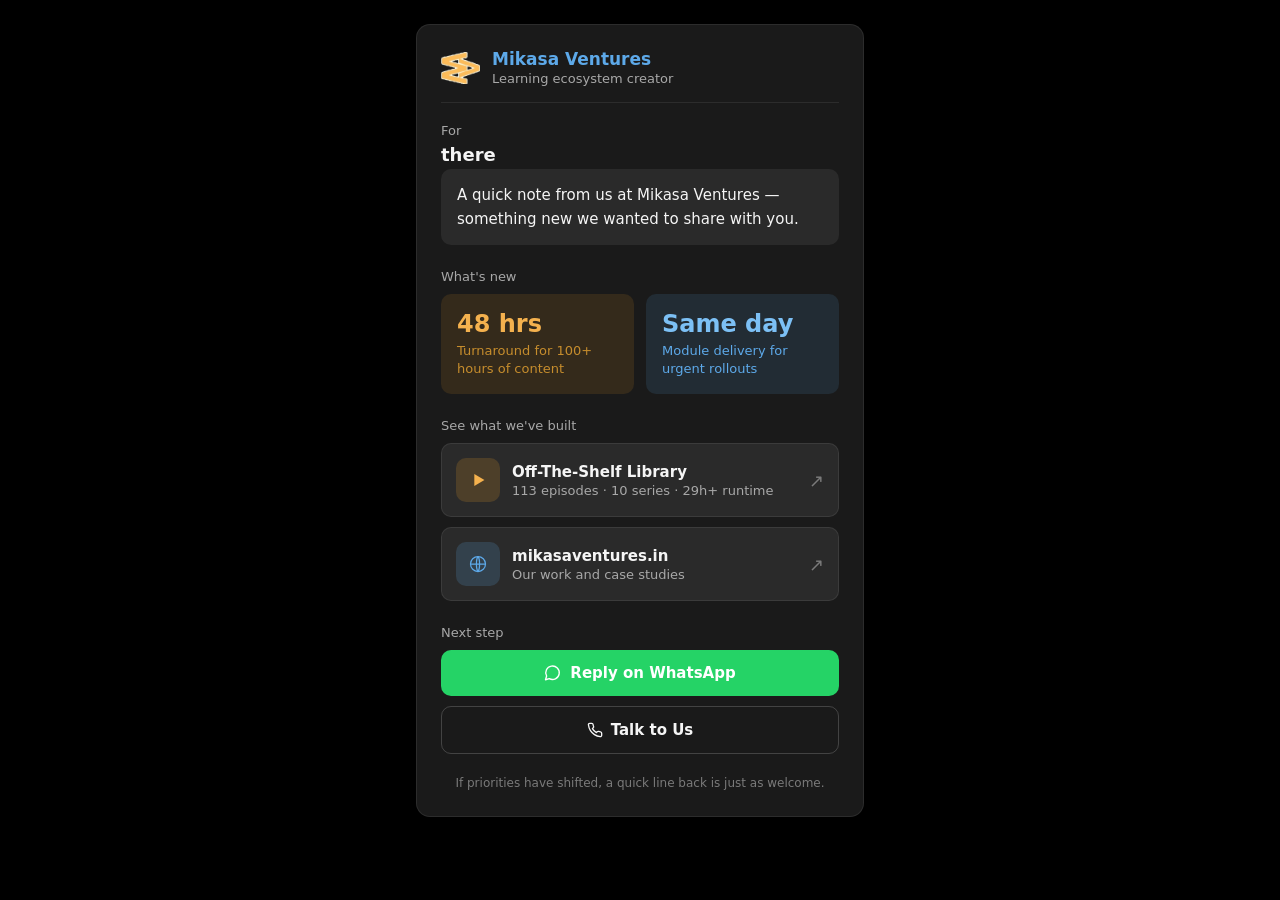
==== commit 45865b91: "Add files via upload" ====
--- a/index.html
+++ b/index.html
@@ -117,7 +117,10 @@
   }
   .cta-primary:hover { background: var(--wa-green-hover); }
   .cta-secondary {
-    display: block;
+    display: flex;
+    align-items: center;
+    justify-content: center;
+    gap: 8px;
     background: transparent; color: var(--text);
     text-align: center;
     padding: 14px;
@@ -125,8 +128,56 @@
     text-decoration: none;
     font-size: 15px; font-weight: 600;
     border: 1px solid var(--border-strong);
+    cursor: pointer;
+    font-family: inherit;
+    width: 100%;
   }
   .cta-secondary:hover { background: var(--bg-row); }
+  .cta-secondary svg { flex-shrink: 0; }
+  .talk-panel {
+    display: none;
+    background: var(--bg-row);
+    border: 1px solid var(--border-strong);
+    border-radius: var(--radius-md);
+    padding: 16px;
+    margin-top: 10px;
+    text-align: center;
+    animation: talk-fade-in 0.2s ease;
+  }
+  .talk-panel.show { display: block; }
+  @keyframes talk-fade-in {
+    from { opacity: 0; transform: translateY(-4px); }
+    to { opacity: 1; transform: translateY(0); }
+  }
+  .talk-number {
+    font-size: 18px;
+    font-weight: 700;
+    color: var(--text);
+    letter-spacing: 0.02em;
+    margin-bottom: 8px;
+    font-variant-numeric: tabular-nums;
+  }
+  .talk-hours {
+    font-size: 12.5px;
+    color: var(--text-muted);
+    line-height: 1.4;
+    margin-bottom: 12px;
+  }
+  .talk-call-btn {
+    display: inline-flex;
+    align-items: center;
+    justify-content: center;
+    gap: 8px;
+    background: var(--brand-blue);
+    color: #FFF;
+    text-decoration: none;
+    padding: 10px 20px;
+    border-radius: var(--radius-md);
+    font-size: 14px;
+    font-weight: 600;
+    transition: opacity 0.15s ease;
+  }
+  .talk-call-btn:hover { opacity: 0.9; }
   .footer-note {
     font-size: 12px; color: var(--text-dim);
     margin: 1.25rem 0 0;
@@ -209,7 +260,22 @@
       Reply on WhatsApp
     </a>
 
-    <a class="cta-secondary" href="mailto:hello@mikasaventures.in">Send an email instead</a>
+    <button class="cta-secondary" type="button" id="talkBtn" aria-expanded="false" aria-controls="talkPanel">
+      <svg width="16" height="16" viewBox="0 0 24 24" fill="none" stroke="currentColor" stroke-width="2" stroke-linecap="round" stroke-linejoin="round">
+        <path d="M22 16.92v3a2 2 0 0 1-2.18 2 19.79 19.79 0 0 1-8.63-3.07 19.5 19.5 0 0 1-6-6 19.79 19.79 0 0 1-3.07-8.67A2 2 0 0 1 4.11 2h3a2 2 0 0 1 2 1.72 12.84 12.84 0 0 0 .7 2.81 2 2 0 0 1-.45 2.11L8.09 9.91a16 16 0 0 0 6 6l1.27-1.27a2 2 0 0 1 2.11-.45 12.84 12.84 0 0 0 2.81.7A2 2 0 0 1 22 16.92z"/>
+      </svg>
+      <span class="talk-btn-label">Talk to Us</span>
+    </button>
+    <div class="talk-panel" id="talkPanel" role="region" aria-label="Contact details">
+      <div class="talk-number">+91 98333 62723</div>
+      <div class="talk-hours">Available Monday — Saturday<br>7:00 AM to 11:59 PM IST</div>
+      <a class="talk-call-btn" href="tel:+919833362723">
+        <svg width="14" height="14" viewBox="0 0 24 24" fill="none" stroke="currentColor" stroke-width="2" stroke-linecap="round" stroke-linejoin="round">
+          <path d="M22 16.92v3a2 2 0 0 1-2.18 2 19.79 19.79 0 0 1-8.63-3.07 19.5 19.5 0 0 1-6-6 19.79 19.79 0 0 1-3.07-8.67A2 2 0 0 1 4.11 2h3a2 2 0 0 1 2 1.72 12.84 12.84 0 0 0 .7 2.81 2 2 0 0 1-.45 2.11L8.09 9.91a16 16 0 0 0 6 6l1.27-1.27a2 2 0 0 1 2.11-.45 12.84 12.84 0 0 0 2.81.7A2 2 0 0 1 22 16.92z"/>
+        </svg>
+        Call now
+      </a>
+    </div>
 
     <p class="footer-note">If priorities have shifted, a quick line back is just as welcome.</p>
 
@@ -270,6 +336,20 @@
   // Also open in same tab so back button works naturally on mobile
   libraryLink.removeAttribute("target");
 }
+
+// Talk to Us toggle
+const talkBtn = document.getElementById("talkBtn");
+const talkPanel = document.getElementById("talkPanel");
+if (talkBtn && talkPanel) {
+  const talkLabel = talkBtn.querySelector(".talk-btn-label");
+  talkBtn.addEventListener("click", () => {
+    const isOpen = talkPanel.classList.toggle("show");
+    talkBtn.setAttribute("aria-expanded", isOpen ? "true" : "false");
+    if (talkLabel) {
+      talkLabel.textContent = isOpen ? "Hide contact details" : "Talk to Us";
+    }
+  });
+}
 </script>
 
 </body>
